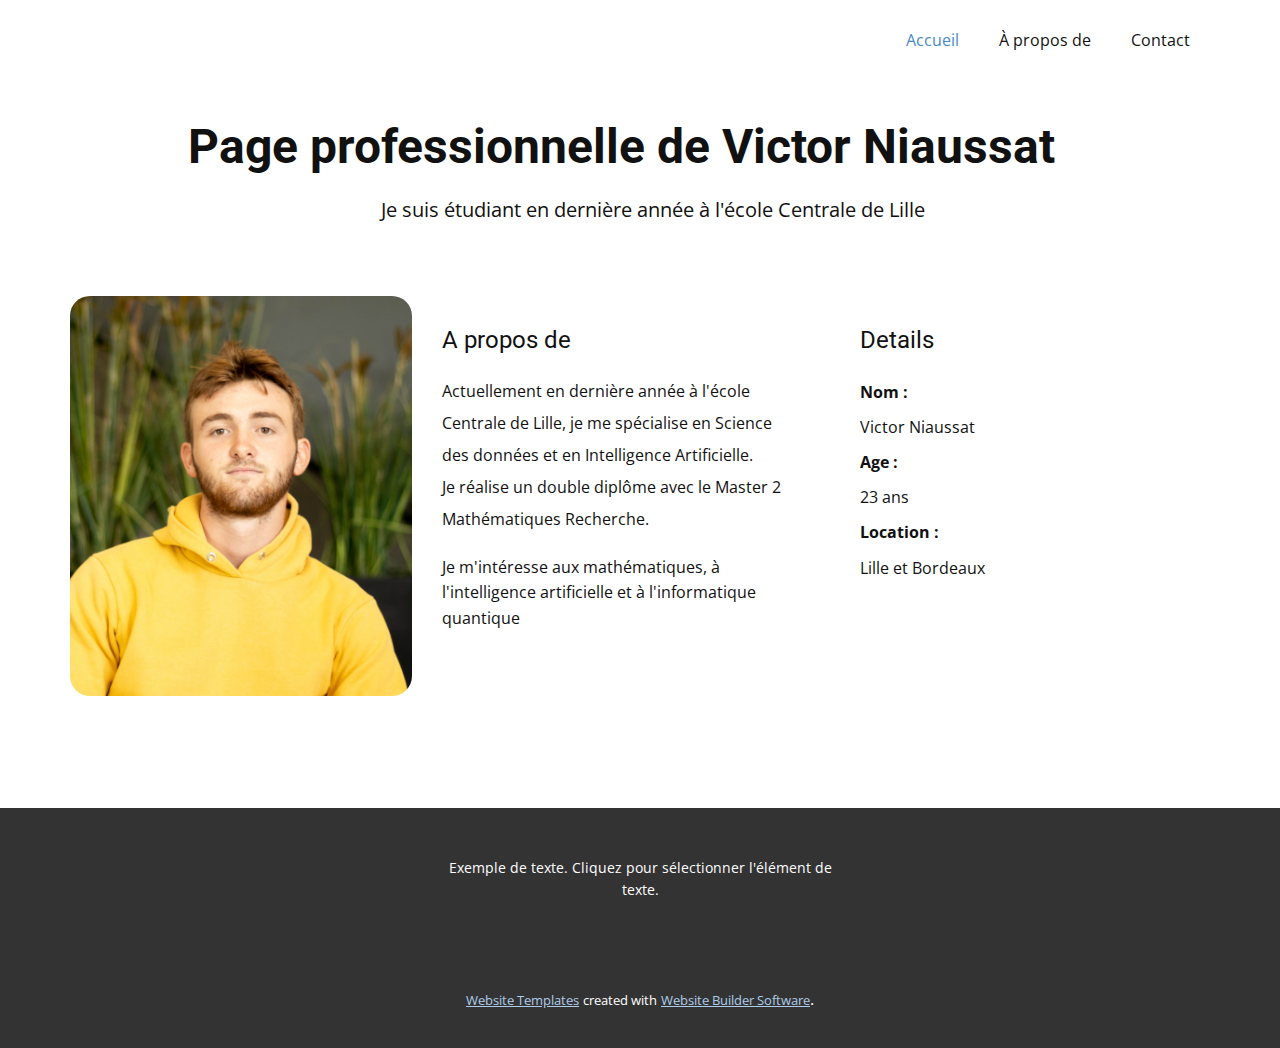
==== index.html @ 672304f0 "Add files via upload" ====
<!DOCTYPE html>
<html style="font-size: 16px;" lang="fr"><head>
    <meta name="viewport" content="width=device-width, initial-scale=1.0">
    <meta charset="utf-8">
    <meta name="keywords" content="Page professionnelle de Victor Niaussat">
    <meta name="description" content="">
    <title>Accueil</title>
    <link rel="stylesheet" href="nicepage.css" media="screen">
<link rel="stylesheet" href="Accueil.css" media="screen">
    <script class="u-script" type="text/javascript" src="jquery.js" defer=""></script>
    <script class="u-script" type="text/javascript" src="nicepage.js" defer=""></script>
    <meta name="generator" content="Nicepage 5.0.7, nicepage.com">
    <link id="u-theme-google-font" rel="stylesheet" href="https://fonts.googleapis.com/css?family=Roboto:100,100i,300,300i,400,400i,500,500i,700,700i,900,900i|Open+Sans:300,300i,400,400i,500,500i,600,600i,700,700i,800,800i">
    
    
    <script type="application/ld+json">{
		"@context": "http://schema.org",
		"@type": "Organization",
		"name": ""
}</script>
    <meta name="theme-color" content="#478ac9">
    <meta property="og:title" content="Accueil">
    <meta property="og:type" content="website">
  </head>
  <body data-home-page="Accueil.html" data-home-page-title="Accueil" class="u-body u-xl-mode" data-lang="fr"><header class="u-clearfix u-header u-header" id="sec-1da5"><div class="u-clearfix u-sheet u-valign-middle u-sheet-1">
        <nav class="u-menu u-menu-dropdown u-offcanvas u-menu-1">
          <div class="menu-collapse" style="font-size: 1rem; letter-spacing: 0px;">
            <a class="u-button-style u-custom-left-right-menu-spacing u-custom-padding-bottom u-custom-top-bottom-menu-spacing u-nav-link u-text-active-palette-1-base u-text-hover-palette-2-base" href="#">
              <svg class="u-svg-link" viewBox="0 0 24 24"><use xmlns:xlink="http://www.w3.org/1999/xlink" xlink:href="#menu-hamburger"></use></svg>
              <svg class="u-svg-content" version="1.1" id="menu-hamburger" viewBox="0 0 16 16" x="0px" y="0px" xmlns:xlink="http://www.w3.org/1999/xlink" xmlns="http://www.w3.org/2000/svg"><g><rect y="1" width="16" height="2"></rect><rect y="7" width="16" height="2"></rect><rect y="13" width="16" height="2"></rect>
</g></svg>
            </a>
          </div>
          <div class="u-nav-container">
            <ul class="u-nav u-unstyled u-nav-1"><li class="u-nav-item"><a class="u-button-style u-nav-link u-text-active-palette-1-base u-text-hover-palette-2-base" href="Accueil.html" style="padding: 10px 20px;">Accueil</a>
</li><li class="u-nav-item"><a class="u-button-style u-nav-link u-text-active-palette-1-base u-text-hover-palette-2-base" href="À-propos-de.html" style="padding: 10px 20px;">À propos de</a>
</li><li class="u-nav-item"><a class="u-button-style u-nav-link u-text-active-palette-1-base u-text-hover-palette-2-base" href="Contact.html" style="padding: 10px 20px;">Contact</a>
</li></ul>
          </div>
          <div class="u-nav-container-collapse">
            <div class="u-black u-container-style u-inner-container-layout u-opacity u-opacity-95 u-sidenav">
              <div class="u-inner-container-layout u-sidenav-overflow">
                <div class="u-menu-close"></div>
                <ul class="u-align-center u-nav u-popupmenu-items u-unstyled u-nav-2"><li class="u-nav-item"><a class="u-button-style u-nav-link" href="Accueil.html">Accueil</a>
</li><li class="u-nav-item"><a class="u-button-style u-nav-link" href="À-propos-de.html">À propos de</a>
</li><li class="u-nav-item"><a class="u-button-style u-nav-link" href="Contact.html">Contact</a>
</li></ul>
              </div>
            </div>
            <div class="u-black u-menu-overlay u-opacity u-opacity-70"></div>
          </div>
        </nav>
      </div></header>
    <section class="u-align-center-lg u-align-center-md u-align-center-xl u-align-left-sm u-align-left-xs u-clearfix u-section-1" id="carousel_5d0f">
      <div class="u-clearfix u-sheet u-sheet-1">
        <h2 class="u-text u-text-1">Page professionnelle de Victor Niaussat</h2>
        <p class="u-large-text u-text u-text-variant u-text-2">Je suis étudiant en dernière année à l'école Centrale de Lille</p>
        <div class="u-clearfix u-expanded-width u-layout-wrap u-layout-wrap-1">
          <div class="u-layout">
            <div class="u-layout-row">
              <div class="u-container-align-center u-container-style u-image u-layout-cell u-radius-20 u-size-18-lg u-size-18-xl u-size-30-md u-size-30-sm u-size-30-xs u-image-1" data-image-width="854" data-image-height="860">
                <div class="u-container-layout u-valign-middle u-container-layout-1"></div>
              </div>
              <div class="u-container-style u-layout-cell u-size-22-lg u-size-22-xl u-size-30-md u-size-30-sm u-size-30-xs u-layout-cell-2">
                <div class="u-container-layout u-container-layout-2">
                  <h4 class="u-text u-text-3">A propos de</h4>
                  <p class="u-text u-text-default u-text-4">Actuellement en dernière année à l'école Centrale de Lille, je me spécialise en Science des données et en Intelligence Artificielle.<br>Je réalise un double diplôme avec le Master 2 Mathématiques Recherche.
                  </p>
                  <p class="u-text u-text-default u-text-5">Je m'intéresse aux mathématiques, à l'intelligence artificielle et à l'informatique quantique</p>
                </div>
              </div>
              <div class="u-container-style u-layout-cell u-size-20-lg u-size-20-xl u-size-60-md u-size-60-sm u-size-60-xs u-layout-cell-3">
                <div class="u-container-layout u-container-layout-3">
                  <h4 class="u-text u-text-6">Details</h4>
                  <p class="u-text u-text-7">
                    <span style="font-weight: 700;">Nom : </span>
                    <br>Victor Niaussat<br>
                    <span style="font-weight: 700;">Age : </span>
                    <br>23 ans&nbsp;<span style="font-weight: 700;">
                      <br>Location : 
                    </span>
                    <br>Lille et Bordeaux
                  </p>
                </div>
              </div>
            </div>
          </div>
        </div>
      </div>
    </section>
    
    
    <footer class="u-align-center u-clearfix u-footer u-grey-80 u-footer" id="sec-4198"><div class="u-clearfix u-sheet u-sheet-1">
        <p class="u-small-text u-text u-text-variant u-text-1">Exemple de texte. Cliquez pour sélectionner l'élément de texte.</p>
      </div></footer>
    <section class="u-backlink u-clearfix u-grey-80">
      <a class="u-link" href="https://nicepage.com/website-templates" target="_blank">
        <span>Website Templates</span>
      </a>
      <p class="u-text">
        <span>created with</span>
      </p>
      <a class="u-link" href="" target="_blank">
        <span>Website Builder Software</span>
      </a>. 
    </section>
  
</body></html>
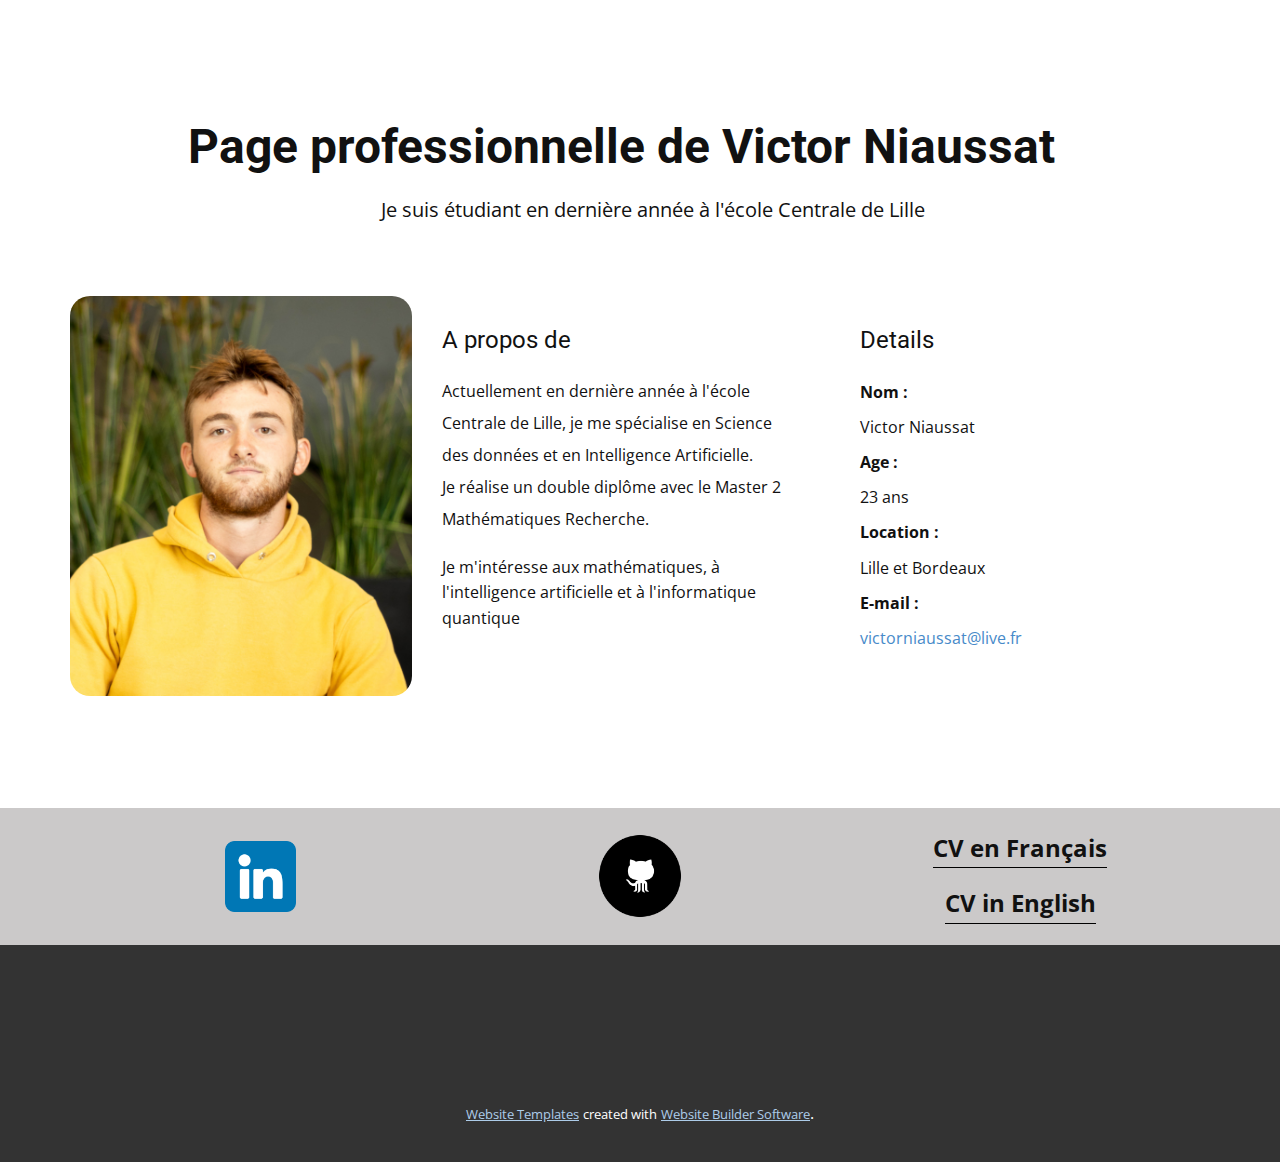
==== commit 76ac0aaa: "Mis à jour site début" ====
--- a/index.html
+++ b/index.html
@@ -13,6 +13,7 @@
     <link id="u-theme-google-font" rel="stylesheet" href="https://fonts.googleapis.com/css?family=Roboto:100,100i,300,300i,400,400i,500,500i,700,700i,900,900i|Open+Sans:300,300i,400,400i,500,500i,600,600i,700,700i,800,800i">
     
     
+    
     <script type="application/ld+json">{
 		"@context": "http://schema.org",
 		"@type": "Organization",
@@ -22,35 +23,7 @@
     <meta property="og:title" content="Accueil">
     <meta property="og:type" content="website">
   </head>
-  <body data-home-page="Accueil.html" data-home-page-title="Accueil" class="u-body u-xl-mode" data-lang="fr"><header class="u-clearfix u-header u-header" id="sec-1da5"><div class="u-clearfix u-sheet u-valign-middle u-sheet-1">
-        <nav class="u-menu u-menu-dropdown u-offcanvas u-menu-1">
-          <div class="menu-collapse" style="font-size: 1rem; letter-spacing: 0px;">
-            <a class="u-button-style u-custom-left-right-menu-spacing u-custom-padding-bottom u-custom-top-bottom-menu-spacing u-nav-link u-text-active-palette-1-base u-text-hover-palette-2-base" href="#">
-              <svg class="u-svg-link" viewBox="0 0 24 24"><use xmlns:xlink="http://www.w3.org/1999/xlink" xlink:href="#menu-hamburger"></use></svg>
-              <svg class="u-svg-content" version="1.1" id="menu-hamburger" viewBox="0 0 16 16" x="0px" y="0px" xmlns:xlink="http://www.w3.org/1999/xlink" xmlns="http://www.w3.org/2000/svg"><g><rect y="1" width="16" height="2"></rect><rect y="7" width="16" height="2"></rect><rect y="13" width="16" height="2"></rect>
-</g></svg>
-            </a>
-          </div>
-          <div class="u-nav-container">
-            <ul class="u-nav u-unstyled u-nav-1"><li class="u-nav-item"><a class="u-button-style u-nav-link u-text-active-palette-1-base u-text-hover-palette-2-base" href="Accueil.html" style="padding: 10px 20px;">Accueil</a>
-</li><li class="u-nav-item"><a class="u-button-style u-nav-link u-text-active-palette-1-base u-text-hover-palette-2-base" href="À-propos-de.html" style="padding: 10px 20px;">À propos de</a>
-</li><li class="u-nav-item"><a class="u-button-style u-nav-link u-text-active-palette-1-base u-text-hover-palette-2-base" href="Contact.html" style="padding: 10px 20px;">Contact</a>
-</li></ul>
-          </div>
-          <div class="u-nav-container-collapse">
-            <div class="u-black u-container-style u-inner-container-layout u-opacity u-opacity-95 u-sidenav">
-              <div class="u-inner-container-layout u-sidenav-overflow">
-                <div class="u-menu-close"></div>
-                <ul class="u-align-center u-nav u-popupmenu-items u-unstyled u-nav-2"><li class="u-nav-item"><a class="u-button-style u-nav-link" href="Accueil.html">Accueil</a>
-</li><li class="u-nav-item"><a class="u-button-style u-nav-link" href="À-propos-de.html">À propos de</a>
-</li><li class="u-nav-item"><a class="u-button-style u-nav-link" href="Contact.html">Contact</a>
-</li></ul>
-              </div>
-            </div>
-            <div class="u-black u-menu-overlay u-opacity u-opacity-70"></div>
-          </div>
-        </nav>
-      </div></header>
+  <body data-home-page="Accueil.html" data-home-page-title="Accueil" class="u-body u-xl-mode" data-lang="fr"><header class="u-clearfix u-header u-header" id="sec-1da5"><div class="u-clearfix u-sheet u-sheet-1"></div></header>
     <section class="u-align-center-lg u-align-center-md u-align-center-xl u-align-left-sm u-align-left-xs u-clearfix u-section-1" id="carousel_5d0f">
       <div class="u-clearfix u-sheet u-sheet-1">
         <h2 class="u-text u-text-1">Page professionnelle de Victor Niaussat</h2>
@@ -79,8 +52,37 @@
                     <br>23 ans&nbsp;<span style="font-weight: 700;">
                       <br>Location : 
                     </span>
-                    <br>Lille et Bordeaux
+                    <br>Lille et Bordeaux<br>
+                    <span style="font-weight: 700;">E-mail :</span>
+                    <br>
+                    <a href="mailto:victorniaussat@live.fr" class="u-active-none u-border-none u-btn u-button-link u-button-style u-hover-none u-none u-text-palette-1-base u-btn-1">victorniaussat@live.fr</a>
                   </p>
+                </div>
+              </div>
+            </div>
+          </div>
+        </div>
+      </div>
+    </section>
+    <section class="u-clearfix u-custom-color-1 u-section-2" id="sec-0902">
+      <div class="u-clearfix u-sheet u-valign-middle-lg u-valign-middle-md u-sheet-1">
+        <div class="u-clearfix u-expanded-width u-layout-wrap u-layout-wrap-1">
+          <div class="u-layout">
+            <div class="u-layout-row">
+              <div class="u-container-style u-layout-cell u-size-20 u-layout-cell-1">
+                <div class="u-container-layout u-valign-middle u-container-layout-1">
+                  <img class="u-image u-image-default u-preserve-proportions u-image-1" src="images/3536505.png" alt="" data-image-width="128" data-image-height="128" data-href="https://www.linkedin.com/in/victor-niaussat-814900193/" data-target="_blank">
+                </div>
+              </div>
+              <div class="u-container-style u-layout-cell u-size-20 u-layout-cell-2">
+                <div class="u-container-layout u-valign-middle u-container-layout-2">
+                  <img class="u-image u-image-contain u-image-default u-preserve-proportions u-image-2" src="images/9cd149bba79566ede71e3c15eb456871d4cd26a4a0fba36d08bedbbdec78f14670f04f15ad6f4deba271395f74ce7389cf5a35a7c69462c23da990_1280.png" alt="" data-image-width="1280" data-image-height="1280" data-href="https://github.com/VictorNiaussat" data-target="_blank">
+                </div>
+              </div>
+              <div class="u-container-style u-layout-cell u-size-20 u-layout-cell-3">
+                <div class="u-container-layout u-valign-top u-container-layout-3">
+                  <a href="files/VictorNiaussat-CV.pdf" class="u-active-none u-border-1 u-border-black u-border-no-left u-border-no-right u-border-no-top u-btn u-button-style u-file-link u-hover-none u-none u-text-body-color u-btn-1">CV en Français</a>
+                  <a href="files/Victor-CVAnglais.pdf" class="u-border-1 u-border-active-palette-2-base u-border-black u-border-hover-palette-1-base u-border-no-left u-border-no-right u-border-no-top u-btn u-button-style u-file-link u-none u-text-body-color u-btn-2" target="_blank">CV in English</a>
                 </div>
               </div>
             </div>
@@ -90,9 +92,7 @@
     </section>
     
     
-    <footer class="u-align-center u-clearfix u-footer u-grey-80 u-footer" id="sec-4198"><div class="u-clearfix u-sheet u-sheet-1">
-        <p class="u-small-text u-text u-text-variant u-text-1">Exemple de texte. Cliquez pour sélectionner l'élément de texte.</p>
-      </div></footer>
+    <footer class="u-align-center u-clearfix u-footer u-grey-80 u-footer" id="sec-4198"><div class="u-clearfix u-sheet u-sheet-1"></div></footer>
     <section class="u-backlink u-clearfix u-grey-80">
       <a class="u-link" href="https://nicepage.com/website-templates" target="_blank">
         <span>Website Templates</span>
--- a/nicepage.css
+++ b/nicepage.css
@@ -37874,7 +37874,187 @@
 
 /*begin-variables sitestylecss*/
 
+.u-custom-color-1,
+        .u-body.u-custom-color-1,
+        section.u-custom-color-1:before,
+        .u-custom-color-1 > .u-container-layout:before,
+        .u-custom-color-1 > .u-inner-container-layout:before,
+        .u-custom-color-1.u-sidenav:before,
+        .u-container-layout.u-container-layout.u-custom-color-1:before,
+        .u-table-alt-custom-color-1 tr:nth-child(even)
+        {
+            color: #111111;
+            background-color: #cbc9c9;
+        }
 
+        .u-button-style.u-custom-color-1,
+        .u-button-style.u-custom-color-1[class*="u-border-"]
+        {
+            color: #111111 !important;
+            background-color: #cbc9c9 !important;
+        }
+
+        .u-button-style.u-custom-color-1:hover,
+        .u-button-style.u-custom-color-1[class*="u-border-"]:hover,
+        .u-button-style.u-custom-color-1:focus,
+        .u-button-style.u-custom-color-1[class*="u-border-"]:focus,
+        .u-button-style.u-button-style.u-custom-color-1:active,
+        .u-button-style.u-button-style.u-custom-color-1[class*="u-border-"]:active,
+        .u-button-style.u-button-style.u-custom-color-1.active,
+        .u-button-style.u-button-style.u-custom-color-1[class*="u-border-"].active,
+        li.active > .u-button-style.u-button-style.u-custom-color-1,
+        li.active > .u-button-style.u-button-style.u-custom-color-1[class*="u-border-"]
+        {
+            color: #111111 !important;
+            background-color: #b7b4b4 !important;
+        }
+
+        .u-hover-custom-color-1:hover,
+        .u-hover-custom-color-1[class*="u-border-"]:hover,
+        .u-hover-custom-color-1:focus,
+        .u-hover-custom-color-1[class*="u-border-"]:focus,
+        .u-active-custom-color-1.u-active.u-active,
+        .u-active-custom-color-1[class*="u-border-"].u-active.u-active,
+        a.u-button-style.u-hover-custom-color-1:hover,
+        a.u-button-style.u-hover-custom-color-1[class*="u-border-"]:hover,
+        a.u-button-style:hover > .u-hover-custom-color-1,
+        a.u-button-style:hover > .u-hover-custom-color-1[class*="u-border-"],
+        a.u-button-style.u-hover-custom-color-1:focus,
+        a.u-button-style.u-hover-custom-color-1[class*="u-border-"]:focus,
+        a.u-button-style.u-button-style.u-active-custom-color-1:active,
+        a.u-button-style.u-button-style.u-active-custom-color-1[class*="u-border-"]:active,
+        a.u-button-style.u-button-style.u-active-custom-color-1.active,
+        a.u-button-style.u-button-style.u-active-custom-color-1[class*="u-border-"].active,
+        a.u-button-style.u-button-style.active > .u-active-custom-color-1,
+        a.u-button-style.u-button-style.active > .u-active-custom-color-1[class*="u-border-"],
+        li.active > a.u-button-style.u-button-style.u-active-custom-color-1,
+        li.active > a.u-button-style.u-button-style.u-active-custom-color-1[class*="u-border-"]
+        {
+            color: #111111 !important;
+            background-color: #cbc9c9 !important;
+        }
+
+        a.u-link.u-hover-custom-color-1:hover {
+            color: #cbc9c9 !important;
+        }
+
+        
+
+        
+        .u-border-custom-color-1,
+        .u-separator-custom-color-1:after
+        {
+            border-color: #cbc9c9;
+            stroke: #cbc9c9;
+        }
+
+        .u-button-style.u-border-custom-color-1
+        {
+            border-color: #cbc9c9 !important;
+            color: #cbc9c9 !important;
+            background-color: transparent !important;
+        }
+
+        .u-button-style.u-border-custom-color-1:hover,
+        .u-button-style.u-border-custom-color-1:focus
+        {
+            border-color: transparent !important;
+            color: #b7b4b4 !important;
+            background-color: transparent !important;
+        }
+
+        .u-border-hover-custom-color-1:hover,
+        .u-border-hover-custom-color-1:focus,
+        .u-border-active-custom-color-1.u-active.u-active,
+        a.u-button-style.u-border-hover-custom-color-1:hover,
+        a.u-button-style:hover > .u-border-hover-custom-color-1,
+        a.u-button-style.u-border-hover-custom-color-1:focus,
+        a.u-button-style.u-button-style.u-border-active-custom-color-1:active,
+        a.u-button-style.u-button-style.u-border-active-custom-color-1.active,
+        a.u-button-style.u-button-style.active > .u-border-active-custom-color-1,
+        li.active > a.u-button-style.u-button-style.u-border-active-custom-color-1
+        {
+            color: #cbc9c9 !important;
+            border-color: #cbc9c9 !important;
+        }
+
+        .u-link.u-border-custom-color-1[class*="u-border-"]
+        {
+            border-color: #cbc9c9 !important;
+        }
+
+        .u-link.u-border-custom-color-1[class*="u-border-"]:hover
+        {
+            border-color: #b7b4b4 !important;
+        }
+        
+
+        
+        .u-text-custom-color-1,
+        li.active > a.u-button-style.u-text-custom-color-1,
+        li.active > a.u-button-style.u-text-custom-color-1[class*="u-border-"],
+        a.u-button-style.u-text-custom-color-1,
+        a.u-button-style.u-text-custom-color-1[class*="u-border-"]
+        {
+            color: #cbc9c9 !important;
+        }
+
+        a.u-button-style.u-text-custom-color-1:hover,
+        a.u-button-style.u-text-custom-color-1[class*="u-border-"]:hover,
+        a.u-button-style.u-text-custom-color-1:focus,
+        a.u-button-style.u-text-custom-color-1[class*="u-border-"]:focus,
+        a.u-button-style.u-button-style.u-text-custom-color-1:active,
+        a.u-button-style.u-button-style.u-text-custom-color-1[class*="u-border-"]:active,
+        a.u-button-style.u-button-style.u-text-custom-color-1.active,
+        a.u-button-style.u-button-style.u-text-custom-color-1[class*="u-border-"].active
+        {
+            color: #b7b4b4 !important;
+        }
+
+        a.u-button-style:hover > .u-text-hover-custom-color-1,
+        a.u-button-style:hover > .u-text-hover-custom-color-1[class*="u-border-"],
+        a.u-button-style.u-button-style.u-text-hover-custom-color-1:hover,
+        a.u-button-style.u-button-style.u-text-hover-custom-color-1[class*="u-border-"]:hover,
+        a.u-button-style.u-button-style.u-button-style.u-text-hover-custom-color-1.active,
+        a.u-button-style.u-button-style.u-button-style.u-text-hover-custom-color-1[class*="u-border-"].active,
+        a.u-button-style.u-button-style.u-button-style.u-text-hover-custom-color-1:active,
+        a.u-button-style.u-button-style.u-button-style.u-text-hover-custom-color-1[class*="u-border-"]:active,
+        a.u-button-style.u-button-style.u-text-hover-custom-color-1:focus,
+        a.u-button-style.u-button-style.u-text-hover-custom-color-1[class*="u-border-"]:focus,
+        a.u-button-style.u-button-style.u-button-style.u-button-style.u-text-active-custom-color-1:active,
+        a.u-button-style.u-button-style.u-button-style.u-button-style.u-text-active-custom-color-1[class*="u-border-"]:active,
+        a.u-button-style.u-button-style.u-button-style.u-button-style.u-text-active-custom-color-1.active,
+        a.u-button-style.u-button-style.u-button-style.u-button-style.u-text-active-custom-color-1[class*="u-border-"].active,
+        a.u-button-style.u-button-style.active > .u-text-active-custom-color-1,
+        a.u-button-style.u-button-style.active > .u-text-active-custom-color-1[class*="u-border-"],
+        :not(.level-2) > .u-nav > .u-nav-item > a.u-nav-link.u-text-hover-custom-color-1:hover,
+        :not(.level-2) > .u-nav > .u-nav-item > a.u-nav-link.u-nav-link.u-text-active-custom-color-1.active,
+        .u-text-hover-custom-color-1.u-language-url:hover,
+        .u-text-hover-custom-color-1 .u-language-url:hover,
+        .u-popupmenu-items.u-text-hover-custom-color-1 .u-nav-link:hover,
+        .u-popupmenu-items.u-popupmenu-items.u-text-active-custom-color-1 .u-nav-link.active
+        {
+            color: #cbc9c9 !important;
+        }
+
+        .u-text-custom-color-1 .u-svg-link,
+        .u-text-hover-custom-color-1:hover .u-svg-link,
+        .u-button-style:hover > .u-text-hover-custom-color-1 .u-svg-link,
+        .u-button-style.u-button-style.active > .u-text-active-custom-color-1 .u-svg-link,
+        .u-text-hover-custom-color-1:focus .u-svg-link
+        {
+            fill: #cbc9c9;
+        }
+
+        .u-link.u-text-custom-color-1:hover
+        {
+            color: #b7b4b4 !important;
+        }
+
+        a.u-link.u-text-hover-custom-color-1:hover
+        {
+            color: #cbc9c9 !important;
+        }
 
         .u-body
         {
@@ -38257,23 +38437,6 @@
   min-height: 80px;
 }
 
-.u-header .u-menu-1 {
-  margin: 22px 0 22px auto;
-}
-
-.u-header .u-nav-1 {
-  font-size: 1rem;
-  letter-spacing: 0px;
-}
-
-.u-header .u-nav-2 {
-  font-size: 1.25rem;
-}
-@media (max-width: 1199px) {
-  .u-header .u-menu-1 {
-    width: auto;
-  }
-}
 
 
 
@@ -38284,11 +38447,6 @@
 .u-footer .u-sheet-1 {
   min-height: 120px;
 }
-
-.u-footer .u-text-1 {
-  width: 417px;
-  margin: 49px auto;
-}
 @media (max-width: 1199px) {
   .u-footer .u-sheet-1 {
     min-height: 99px;
@@ -38307,10 +38465,6 @@
 @media (max-width: 575px) {
   .u-footer .u-sheet-1 {
     min-height: 36px;
-  }
-
-  .u-footer .u-text-1 {
-    width: 340px;
   }
 }
 
--- a/Accueil.css
+++ b/Accueil.css
@@ -20,6 +20,7 @@
 .u-section-1 .u-image-1 {
   min-height: 400px;
   background-image: url("images/CLAPhoto.PNG");
+  background-position: 50% 50%;
 }
 
 .u-section-1 .u-container-layout-1 {
@@ -66,6 +67,11 @@
   margin: 20px 0 0;
 }
 
+.u-section-1 .u-btn-1 {
+  background-image: none;
+  padding: 0;
+}
+
 @media (max-width: 1199px) {
   .u-section-1 .u-sheet-1 {
     min-height: 658px;
@@ -88,7 +94,6 @@
   }
 
   .u-section-1 .u-image-1 {
-    background-position: 50% 50%;
     min-height: 330px;
   }
 
@@ -181,4 +186,160 @@
   .u-section-1 .u-image-1 {
     min-height: 398px;
   }
+}.u-section-2 .u-sheet-1 {
+  min-height: 133px;
+}
+
+.u-section-2 .u-layout-wrap-1 {
+  margin-top: 0;
+  margin-bottom: 0;
+}
+
+.u-section-2 .u-layout-cell-1 {
+  min-height: 133px;
+}
+
+.u-section-2 .u-container-layout-1 {
+  padding: 3px 30px;
+}
+
+.u-section-2 .u-image-1 {
+  width: 71px;
+  height: 71px;
+  margin: 0 auto;
+}
+
+.u-section-2 .u-layout-cell-2 {
+  min-height: 133px;
+}
+
+.u-section-2 .u-container-layout-2 {
+  padding: 20px 30px;
+}
+
+.u-section-2 .u-image-2 {
+  width: 92px;
+  height: 92px;
+  margin: 0 auto;
+}
+
+.u-section-2 .u-layout-cell-3 {
+  min-height: 135px;
+}
+
+.u-section-2 .u-container-layout-3 {
+  padding: 21px 30px;
+}
+
+.u-section-2 .u-btn-1 {
+  background-image: none;
+  font-size: 1.5rem;
+  font-weight: 700;
+  margin: 0 auto;
+  padding: 0;
+}
+
+.u-section-2 .u-btn-2 {
+  border-style: solid;
+  font-size: 1.5rem;
+  background-image: none;
+  font-weight: 700;
+  margin: 16px auto 0;
+  padding: 0;
+}
+
+@media (max-width: 1199px) {
+  .u-section-2 .u-sheet-1 {
+    min-height: 136px;
+  }
+
+  .u-section-2 .u-layout-cell-1 {
+    min-height: 110px;
+  }
+
+  .u-section-2 .u-layout-cell-2 {
+    min-height: 110px;
+  }
+
+  .u-section-2 .u-layout-cell-3 {
+    min-height: 111px;
+  }
+
+  .u-section-2 .u-btn-1 {
+    border-style: solid;
+  }
+}
+
+@media (max-width: 991px) {
+  .u-section-2 .u-sheet-1 {
+    min-height: 472px;
+  }
+
+  .u-section-2 .u-layout-cell-1 {
+    min-height: 169px;
+  }
+
+  .u-section-2 .u-layout-cell-2 {
+    min-height: 169px;
+  }
+
+  .u-section-2 .u-layout-cell-3 {
+    min-height: 100px;
+  }
+}
+
+@media (max-width: 767px) {
+  .u-section-2 .u-sheet-1 {
+    min-height: 530px;
+  }
+
+  .u-section-2 .u-layout-wrap-1 {
+    margin-top: 1px;
+    margin-bottom: 50px;
+  }
+
+  .u-section-2 .u-layout-cell-1 {
+    min-height: 212px;
+  }
+
+  .u-section-2 .u-container-layout-1 {
+    padding-left: 10px;
+    padding-right: 10px;
+  }
+
+  .u-section-2 .u-layout-cell-2 {
+    min-height: 128px;
+  }
+
+  .u-section-2 .u-container-layout-2 {
+    padding-left: 10px;
+    padding-right: 10px;
+  }
+
+  .u-section-2 .u-layout-cell-3 {
+    min-height: 113px;
+  }
+
+  .u-section-2 .u-container-layout-3 {
+    padding-left: 10px;
+    padding-right: 10px;
+  }
+}
+
+@media (max-width: 575px) {
+  .u-section-2 .u-sheet-1 {
+    min-height: 612px;
+  }
+
+  .u-section-2 .u-layout-cell-1 {
+    min-height: 133px;
+  }
+
+  .u-section-2 .u-layout-cell-2 {
+    min-height: 81px;
+  }
+
+  .u-section-2 .u-layout-cell-3 {
+    min-height: 100px;
+  }
 }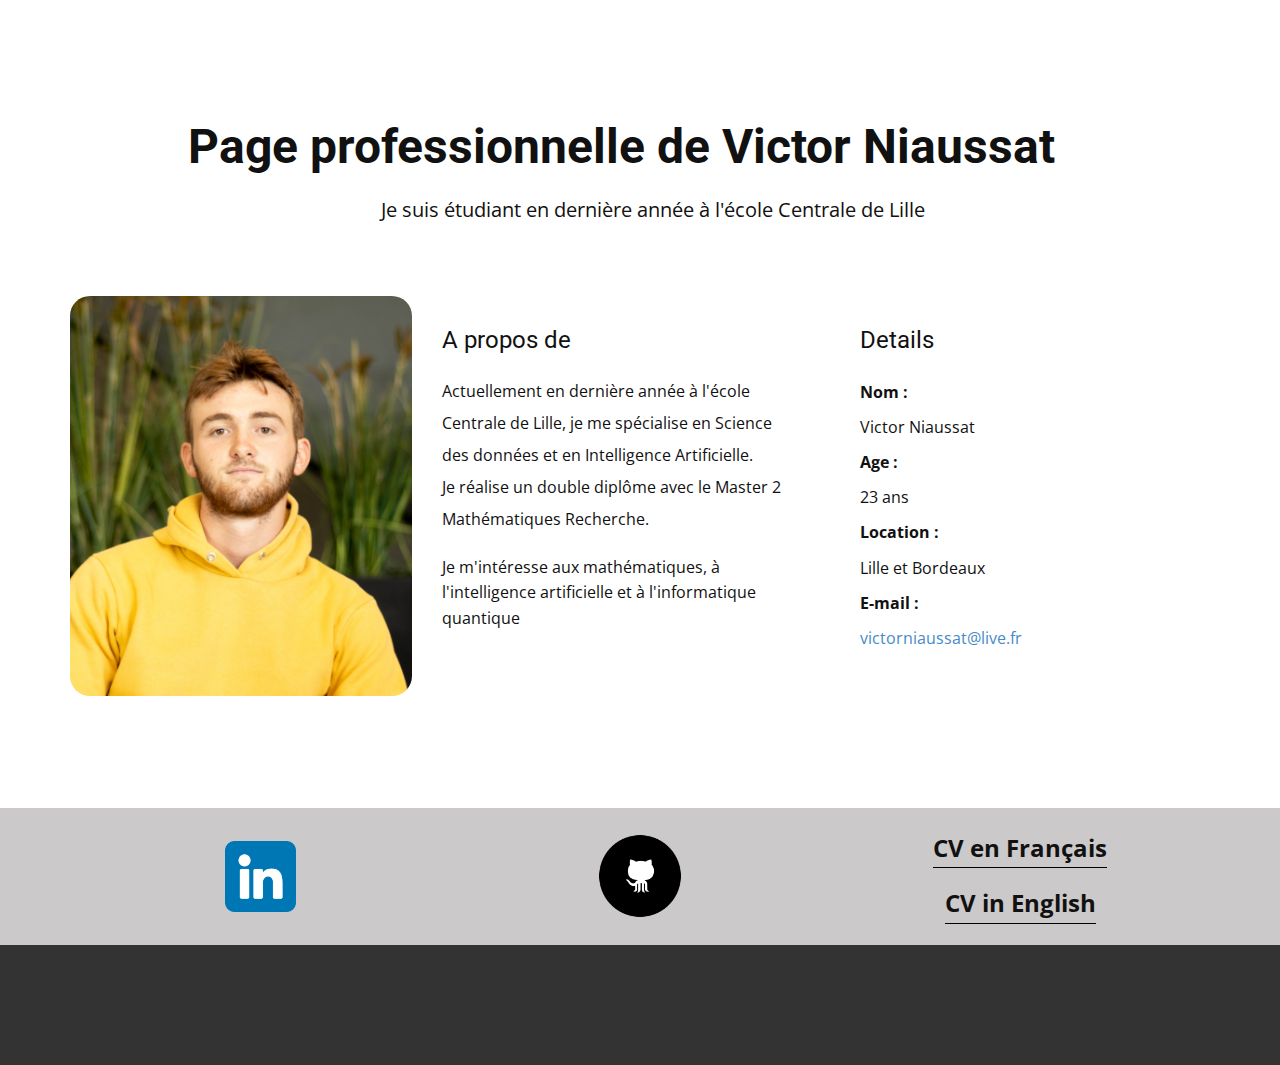
==== commit ee9e2202: "Index à j" ====
--- a/index.html
+++ b/index.html
@@ -93,16 +93,6 @@
     
     
     <footer class="u-align-center u-clearfix u-footer u-grey-80 u-footer" id="sec-4198"><div class="u-clearfix u-sheet u-sheet-1"></div></footer>
-    <section class="u-backlink u-clearfix u-grey-80">
-      <a class="u-link" href="https://nicepage.com/website-templates" target="_blank">
-        <span>Website Templates</span>
-      </a>
-      <p class="u-text">
-        <span>created with</span>
-      </p>
-      <a class="u-link" href="" target="_blank">
-        <span>Website Builder Software</span>
-      </a>. 
-    </section>
+    
   
 </body></html>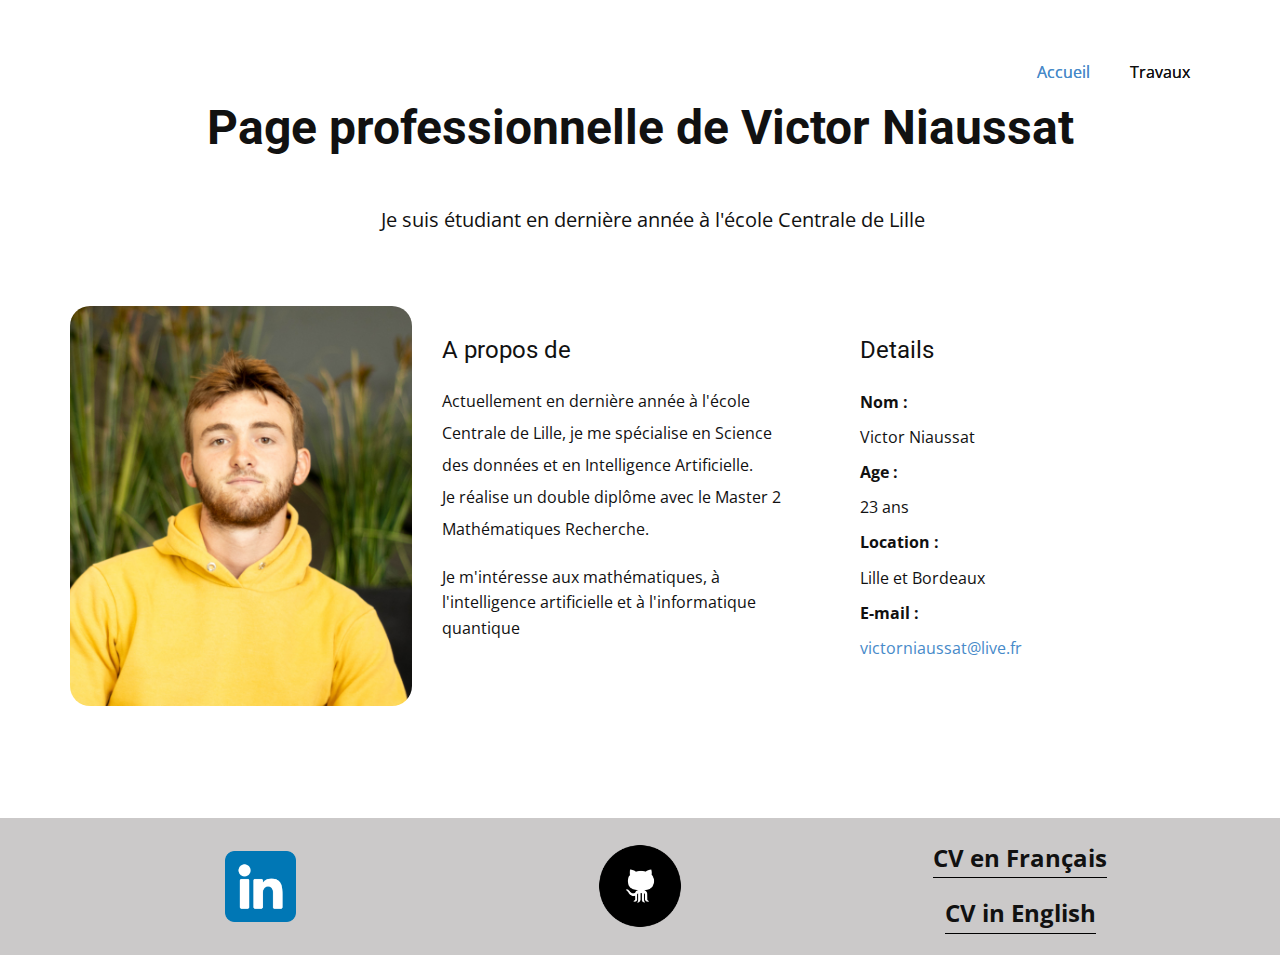
==== commit e828597e: "Mis à jour finale du site" ====
--- a/index.html
+++ b/index.html
@@ -23,7 +23,58 @@
     <meta property="og:title" content="Accueil">
     <meta property="og:type" content="website">
   </head>
-  <body data-home-page="Accueil.html" data-home-page-title="Accueil" class="u-body u-xl-mode" data-lang="fr"><header class="u-clearfix u-header u-header" id="sec-1da5"><div class="u-clearfix u-sheet u-sheet-1"></div></header>
+  <body data-home-page="Accueil.html" data-home-page-title="Accueil" class="u-body u-xl-mode" data-lang="fr"><header class="u-clearfix u-header u-header" id="sec-1da5"><div class="u-clearfix u-sheet u-sheet-1">
+        <nav class="u-align-left u-menu u-menu-one-level u-offcanvas u-menu-1">
+          <div class="menu-collapse" style="font-size: 1rem; letter-spacing: 0px;">
+            <a class="u-button-style u-custom-left-right-menu-spacing u-custom-padding-bottom u-custom-top-bottom-menu-spacing u-nav-link u-text-active-palette-1-base u-text-hover-palette-2-base" href="#">
+              <svg class="u-svg-link" viewBox="0 0 24 24"><use xmlns:xlink="http://www.w3.org/1999/xlink" xlink:href="#svg-7461"></use></svg>
+              <svg class="u-svg-content" version="1.1" id="svg-7461" viewBox="0 0 16 16" x="0px" y="0px" xmlns:xlink="http://www.w3.org/1999/xlink" xmlns="http://www.w3.org/2000/svg"><g><rect y="1" width="16" height="2"></rect><rect y="7" width="16" height="2"></rect><rect y="13" width="16" height="2"></rect>
+</g></svg>
+            </a>
+          </div>
+          <div class="u-custom-menu u-nav-container">
+            <ul class="u-nav u-unstyled u-nav-1"><li class="u-nav-item"><a class="u-button-style u-nav-link u-text-active-palette-1-base u-text-hover-palette-2-base" href="Accueil.html" style="padding: 10px 20px;">Accueil</a>
+</li><li class="u-nav-item"><a class="u-button-style u-nav-link u-text-active-palette-1-base u-text-hover-palette-2-base" href="Travaux.html" style="padding: 10px 20px;">Travaux</a>
+</li></ul>
+          </div>
+          <div class="u-custom-menu u-nav-container-collapse">
+            <div class="u-black u-container-style u-inner-container-layout u-opacity u-opacity-95 u-sidenav">
+              <div class="u-inner-container-layout u-sidenav-overflow">
+                <div class="u-menu-close"></div>
+                <ul class="u-align-center u-nav u-popupmenu-items u-unstyled u-nav-2"><li class="u-nav-item"><a class="u-button-style u-nav-link" href="Accueil.html">Accueil</a>
+</li><li class="u-nav-item"><a class="u-button-style u-nav-link" href="Travaux.html">Travaux</a>
+</li></ul>
+              </div>
+            </div>
+            <div class="u-black u-menu-overlay u-opacity u-opacity-70"></div>
+          </div>
+        </nav>
+        <nav class="u-menu u-menu-one-level u-offcanvas u-menu-2">
+          <div class="menu-collapse" style="font-size: 1rem; letter-spacing: 0px;">
+            <a class="u-button-style u-custom-left-right-menu-spacing u-custom-padding-bottom u-custom-top-bottom-menu-spacing u-nav-link u-text-active-palette-1-base u-text-hover-palette-2-base" href="#">
+              <svg class="u-svg-link" viewBox="0 0 24 24"><use xmlns:xlink="http://www.w3.org/1999/xlink" xlink:href="#menu-hamburger"></use></svg>
+              <svg class="u-svg-content" version="1.1" id="menu-hamburger" viewBox="0 0 16 16" x="0px" y="0px" xmlns:xlink="http://www.w3.org/1999/xlink" xmlns="http://www.w3.org/2000/svg"><g><rect y="1" width="16" height="2"></rect><rect y="7" width="16" height="2"></rect><rect y="13" width="16" height="2"></rect>
+</g></svg>
+            </a>
+          </div>
+          <div class="u-custom-menu u-nav-container">
+            <ul class="u-nav u-unstyled u-nav-3"><li class="u-nav-item"><a class="u-button-style u-nav-link u-text-active-palette-1-base u-text-hover-palette-2-base" href="Accueil.html" style="padding: 10px 20px;">Accueil</a>
+</li><li class="u-nav-item"><a class="u-button-style u-nav-link u-text-active-palette-1-base u-text-hover-palette-2-base" href="Travaux.html" style="padding: 10px 20px;">Travaux</a>
+</li></ul>
+          </div>
+          <div class="u-custom-menu u-nav-container-collapse">
+            <div class="u-black u-container-style u-inner-container-layout u-opacity u-opacity-95 u-sidenav">
+              <div class="u-inner-container-layout u-sidenav-overflow">
+                <div class="u-menu-close"></div>
+                <ul class="u-align-center u-nav u-popupmenu-items u-unstyled u-nav-4"><li class="u-nav-item"><a class="u-button-style u-nav-link" href="Accueil.html">Accueil</a>
+</li><li class="u-nav-item"><a class="u-button-style u-nav-link" href="Travaux.html">Travaux</a>
+</li></ul>
+              </div>
+            </div>
+            <div class="u-black u-menu-overlay u-opacity u-opacity-70"></div>
+          </div>
+        </nav>
+      </div></header>
     <section class="u-align-center-lg u-align-center-md u-align-center-xl u-align-left-sm u-align-left-xs u-clearfix u-section-1" id="carousel_5d0f">
       <div class="u-clearfix u-sheet u-sheet-1">
         <h2 class="u-text u-text-1">Page professionnelle de Victor Niaussat</h2>
@@ -65,7 +116,7 @@
       </div>
     </section>
     <section class="u-clearfix u-custom-color-1 u-section-2" id="sec-0902">
-      <div class="u-clearfix u-sheet u-valign-middle-lg u-valign-middle-md u-sheet-1">
+      <div class="u-clearfix u-sheet u-valign-middle-lg u-valign-middle-md u-valign-middle-sm u-valign-middle-xs u-sheet-1">
         <div class="u-clearfix u-expanded-width u-layout-wrap u-layout-wrap-1">
           <div class="u-layout">
             <div class="u-layout-row">
@@ -92,7 +143,6 @@
     </section>
     
     
-    <footer class="u-align-center u-clearfix u-footer u-grey-80 u-footer" id="sec-4198"><div class="u-clearfix u-sheet u-sheet-1"></div></footer>
-    
+
   
 </body></html>--- a/nicepage.css
+++ b/nicepage.css
@@ -38434,9 +38434,39 @@
 }
 
 .u-header .u-sheet-1 {
-  min-height: 80px;
+  min-height: 90px;
 }
 
+.u-header .u-menu-1 {
+  margin: 54px 0 0 auto;
+}
+
+.u-header .u-nav-1 {
+  font-size: 1rem;
+}
+
+.u-header .u-nav-2 {
+  font-size: 1rem;
+  letter-spacing: 0px;
+}
+
+.u-header .u-menu-2 {
+  margin: -36px 0 0 auto;
+}
+
+.u-header .u-nav-3 {
+  font-size: 1rem;
+}
+
+.u-header .u-nav-4 {
+  font-size: 1rem;
+  letter-spacing: 0px;
+}
+@media (max-width: 1199px) {
+  .u-header .u-menu-1 {
+    width: auto;
+  }
+}
 
 
 
@@ -38445,7 +38475,7 @@
 }
 
 .u-footer .u-sheet-1 {
-  min-height: 120px;
+  min-height: 20px;
 }
 @media (max-width: 1199px) {
   .u-footer .u-sheet-1 {
--- a/Accueil.css
+++ b/Accueil.css
@@ -5,11 +5,12 @@
 .u-section-1 .u-text-1 {
   font-weight: 700;
   font-size: 3rem;
-  margin: 41px 154px 0 116px;
+  width: 870px;
+  margin: 12px auto 0;
 }
 
 .u-section-1 .u-text-2 {
-  margin: 20px 242px 0 268px;
+  margin: 49px 242px 0 268px;
 }
 
 .u-section-1 .u-layout-wrap-1 {
@@ -74,19 +75,21 @@
 
 @media (max-width: 1199px) {
   .u-section-1 .u-sheet-1 {
-    min-height: 658px;
+    min-height: 702px;
   }
 
   .u-section-1 .u-text-1 {
-    width: 525px;
-    margin-left: 16px;
-    margin-right: 54px;
+    width: auto;
+    margin-top: 20px;
+    margin-right: 51px;
+    margin-left: 19px;
   }
 
   .u-section-1 .u-text-2 {
     width: 525px;
+    margin-top: 41px;
+    margin-right: 142px;
     margin-left: 168px;
-    margin-right: 142px;
   }
 
   .u-section-1 .u-layout-wrap-1 {
@@ -112,8 +115,8 @@
   }
 
   .u-section-1 .u-text-1 {
-    margin-left: 0;
-    margin-right: 0;
+    margin-left: auto;
+    margin-right: auto;
   }
 
   .u-section-1 .u-text-2 {
@@ -174,8 +177,7 @@
   }
 
   .u-section-1 .u-text-1 {
-    width: 340px;
-    margin-right: 0;
+    margin-right: auto;
   }
 
   .u-section-1 .u-text-2 {
@@ -187,12 +189,11 @@
     min-height: 398px;
   }
 }.u-section-2 .u-sheet-1 {
-  min-height: 133px;
+  min-height: 136px;
 }
 
 .u-section-2 .u-layout-wrap-1 {
-  margin-top: 0;
-  margin-bottom: 0;
+  margin: 0;
 }
 
 .u-section-2 .u-layout-cell-1 {
@@ -249,8 +250,9 @@
 }
 
 @media (max-width: 1199px) {
-  .u-section-2 .u-sheet-1 {
-    min-height: 136px;
+  .u-section-2 .u-layout-wrap-1 {
+    margin-right: initial;
+    margin-left: initial;
   }
 
   .u-section-2 .u-layout-cell-1 {
@@ -272,7 +274,14 @@
 
 @media (max-width: 991px) {
   .u-section-2 .u-sheet-1 {
-    min-height: 472px;
+    min-height: 171px;
+  }
+
+  .u-section-2 .u-layout-wrap-1 {
+    margin-top: 1px;
+    margin-bottom: 1px;
+    margin-right: initial;
+    margin-left: initial;
   }
 
   .u-section-2 .u-layout-cell-1 {
@@ -290,16 +299,18 @@
 
 @media (max-width: 767px) {
   .u-section-2 .u-sheet-1 {
-    min-height: 530px;
+    min-height: 368px;
   }
 
   .u-section-2 .u-layout-wrap-1 {
-    margin-top: 1px;
-    margin-bottom: 50px;
+    margin-top: 0;
+    margin-bottom: -1px;
+    margin-right: initial;
+    margin-left: initial;
   }
 
   .u-section-2 .u-layout-cell-1 {
-    min-height: 212px;
+    min-height: 107px;
   }
 
   .u-section-2 .u-container-layout-1 {
@@ -308,7 +319,7 @@
   }
 
   .u-section-2 .u-layout-cell-2 {
-    min-height: 128px;
+    min-height: 125px;
   }
 
   .u-section-2 .u-container-layout-2 {
@@ -317,12 +328,13 @@
   }
 
   .u-section-2 .u-layout-cell-3 {
-    min-height: 113px;
+    min-height: 129px;
   }
 
   .u-section-2 .u-container-layout-3 {
     padding-left: 10px;
     padding-right: 10px;
+    padding-bottom: 0;
   }
 }
 
@@ -332,11 +344,11 @@
   }
 
   .u-section-2 .u-layout-cell-1 {
-    min-height: 133px;
+    min-height: 67px;
   }
 
   .u-section-2 .u-layout-cell-2 {
-    min-height: 81px;
+    min-height: 79px;
   }
 
   .u-section-2 .u-layout-cell-3 {
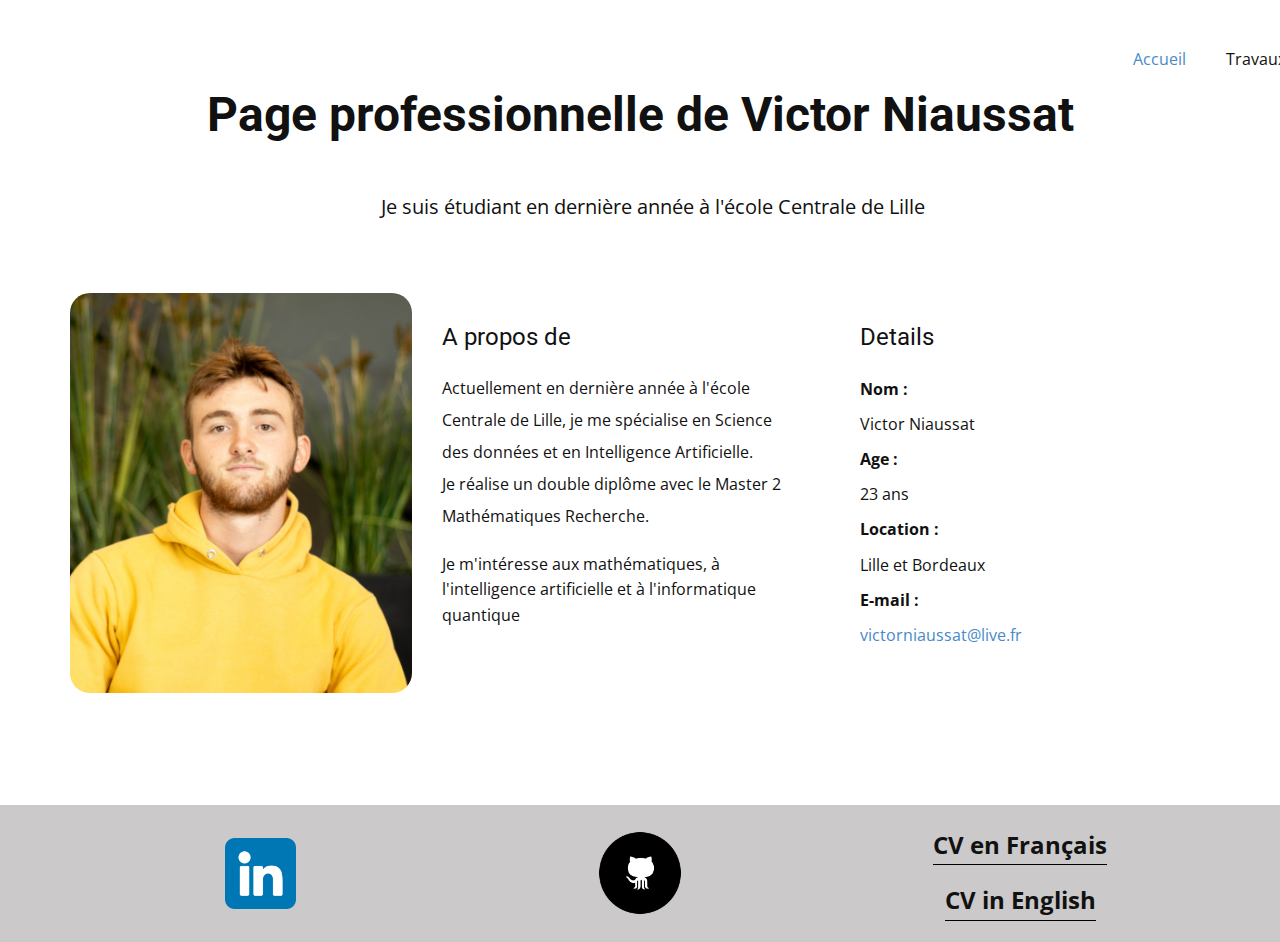
==== commit 7b8af93e: "Commit" ====
--- a/index.html
+++ b/index.html
@@ -24,7 +24,7 @@
     <meta property="og:type" content="website">
   </head>
   <body data-home-page="Accueil.html" data-home-page-title="Accueil" class="u-body u-xl-mode" data-lang="fr"><header class="u-clearfix u-header u-header" id="sec-1da5"><div class="u-clearfix u-sheet u-sheet-1">
-        <nav class="u-align-left u-menu u-menu-one-level u-offcanvas u-menu-1">
+        <nav class="u-menu u-menu-one-level u-offcanvas u-menu-1">
           <div class="menu-collapse" style="font-size: 1rem; letter-spacing: 0px;">
             <a class="u-button-style u-custom-left-right-menu-spacing u-custom-padding-bottom u-custom-top-bottom-menu-spacing u-nav-link u-text-active-palette-1-base u-text-hover-palette-2-base" href="#">
               <svg class="u-svg-link" viewBox="0 0 24 24"><use xmlns:xlink="http://www.w3.org/1999/xlink" xlink:href="#svg-7461"></use></svg>
@@ -42,31 +42,6 @@
               <div class="u-inner-container-layout u-sidenav-overflow">
                 <div class="u-menu-close"></div>
                 <ul class="u-align-center u-nav u-popupmenu-items u-unstyled u-nav-2"><li class="u-nav-item"><a class="u-button-style u-nav-link" href="Accueil.html">Accueil</a>
-</li><li class="u-nav-item"><a class="u-button-style u-nav-link" href="Travaux.html">Travaux</a>
-</li></ul>
-              </div>
-            </div>
-            <div class="u-black u-menu-overlay u-opacity u-opacity-70"></div>
-          </div>
-        </nav>
-        <nav class="u-menu u-menu-one-level u-offcanvas u-menu-2">
-          <div class="menu-collapse" style="font-size: 1rem; letter-spacing: 0px;">
-            <a class="u-button-style u-custom-left-right-menu-spacing u-custom-padding-bottom u-custom-top-bottom-menu-spacing u-nav-link u-text-active-palette-1-base u-text-hover-palette-2-base" href="#">
-              <svg class="u-svg-link" viewBox="0 0 24 24"><use xmlns:xlink="http://www.w3.org/1999/xlink" xlink:href="#menu-hamburger"></use></svg>
-              <svg class="u-svg-content" version="1.1" id="menu-hamburger" viewBox="0 0 16 16" x="0px" y="0px" xmlns:xlink="http://www.w3.org/1999/xlink" xmlns="http://www.w3.org/2000/svg"><g><rect y="1" width="16" height="2"></rect><rect y="7" width="16" height="2"></rect><rect y="13" width="16" height="2"></rect>
-</g></svg>
-            </a>
-          </div>
-          <div class="u-custom-menu u-nav-container">
-            <ul class="u-nav u-unstyled u-nav-3"><li class="u-nav-item"><a class="u-button-style u-nav-link u-text-active-palette-1-base u-text-hover-palette-2-base" href="Accueil.html" style="padding: 10px 20px;">Accueil</a>
-</li><li class="u-nav-item"><a class="u-button-style u-nav-link u-text-active-palette-1-base u-text-hover-palette-2-base" href="Travaux.html" style="padding: 10px 20px;">Travaux</a>
-</li></ul>
-          </div>
-          <div class="u-custom-menu u-nav-container-collapse">
-            <div class="u-black u-container-style u-inner-container-layout u-opacity u-opacity-95 u-sidenav">
-              <div class="u-inner-container-layout u-sidenav-overflow">
-                <div class="u-menu-close"></div>
-                <ul class="u-align-center u-nav u-popupmenu-items u-unstyled u-nav-4"><li class="u-nav-item"><a class="u-button-style u-nav-link" href="Accueil.html">Accueil</a>
 </li><li class="u-nav-item"><a class="u-button-style u-nav-link" href="Travaux.html">Travaux</a>
 </li></ul>
               </div>
@@ -142,7 +117,6 @@
       </div>
     </section>
     
-    
-
+ 
   
 </body></html>--- a/nicepage.css
+++ b/nicepage.css
@@ -38434,11 +38434,11 @@
 }
 
 .u-header .u-sheet-1 {
-  min-height: 90px;
+  min-height: 77px;
 }
 
 .u-header .u-menu-1 {
-  margin: 54px 0 0 auto;
+  margin: 41px -96px 0 auto;
 }
 
 .u-header .u-nav-1 {
@@ -38446,19 +38446,6 @@
 }
 
 .u-header .u-nav-2 {
-  font-size: 1rem;
-  letter-spacing: 0px;
-}
-
-.u-header .u-menu-2 {
-  margin: -36px 0 0 auto;
-}
-
-.u-header .u-nav-3 {
-  font-size: 1rem;
-}
-
-.u-header .u-nav-4 {
   font-size: 1rem;
   letter-spacing: 0px;
 }
